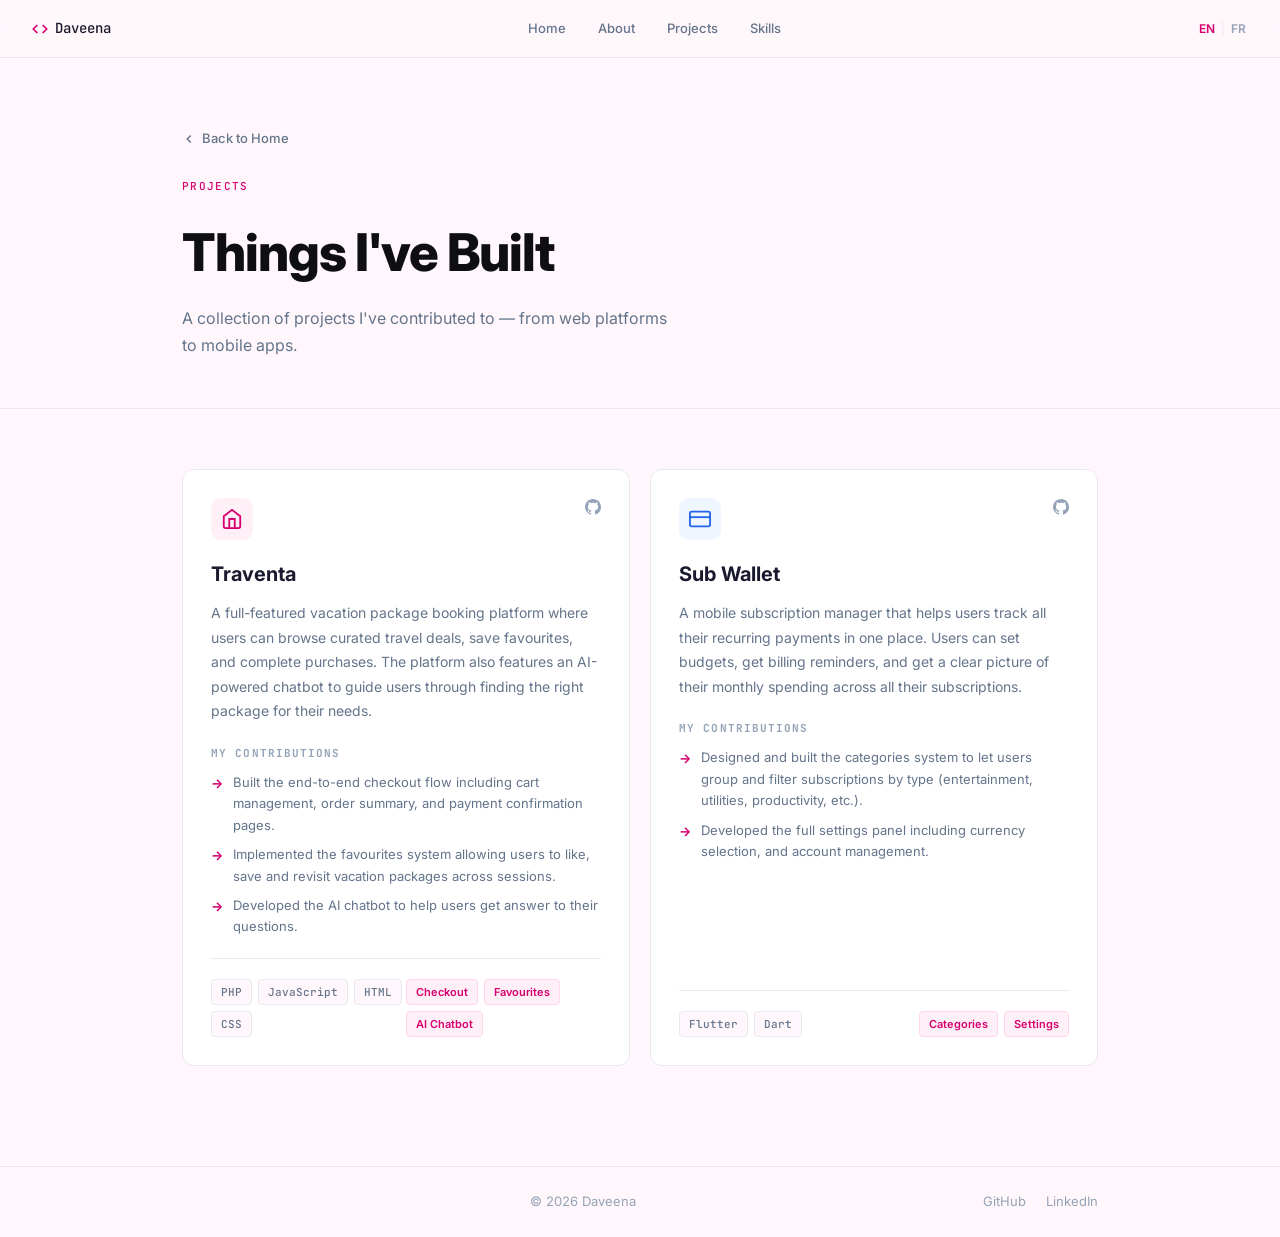
==== projects.html @ 3ceb23bb "first commit" ====
<!DOCTYPE html>
<html lang="en">
<head>
  <meta charset="UTF-8" />
  <meta name="viewport" content="width=device-width, initial-scale=1.0"/>
  <title>Projects — Daveena</title>
  <link href="https://fonts.googleapis.com/css2?family=Inter:wght@300;400;500;600;700;800&family=JetBrains+Mono:wght@400;500&display=swap" rel="stylesheet"/>
  <link rel="stylesheet" href="style.css"/>
  <style>
    .page-hero { padding: 70px 0 50px; border-bottom: 1px solid var(--border); }
    .back-link {
      display: inline-flex; align-items: center; gap: 6px;
      font-size: 13px; font-weight: 500; color: var(--gray);
      text-decoration: none; margin-bottom: 28px;
      transition: color .18s;
    }
    .back-link:hover { color: var(--pink); }
    .page-hero h1 { font-size: clamp(32px, 5vw, 52px); font-weight: 800; color: var(--dark); letter-spacing: -.02em; margin-bottom: 10px; }
    .page-hero p { font-size: 16px; color: var(--gray); max-width: 500px; }

    .all-projects { padding: 60px 0 100px; }
    .all-projects .projects-grid { grid-template-columns: repeat(2, 1fr); }

    /* Expanded card — more detail */
    .project-card-full {
      background: var(--bg-card);
      border: 1px solid var(--border);
      border-radius: var(--radius);
      padding: 28px;
      display: flex; flex-direction: column;
      transition: box-shadow .2s, transform .2s, border-color .2s;
    }
    .project-card-full:hover {
      transform: translateY(-3px);
      box-shadow: 0 12px 40px rgba(214,0,110,.07);
      border-color: #f0c0dc;
    }
    .project-card-full .project-top { display: flex; justify-content: space-between; align-items: flex-start; margin-bottom: 18px; }
    .project-card-full h3 { font-size: 20px; font-weight: 700; margin-bottom: 10px; }
    .project-card-full .project-desc { font-size: 14px; color: var(--gray); line-height: 1.75; margin-bottom: 20px; }

    .contributions-section { margin-bottom: 20px; }
    .contributions-section h4 { font-size: 11px; font-weight: 700; text-transform: uppercase; letter-spacing: .1em; color: var(--gray-light); margin-bottom: 10px; font-family: var(--mono); }
    .contrib-list { display: flex; flex-direction: column; gap: 8px; }
    .contrib-item { display: flex; align-items: flex-start; gap: 10px; font-size: 13px; color: var(--gray); }
    .contrib-item::before { content: '→'; color: var(--pink); font-weight: 700; flex-shrink: 0; margin-top: 1px; }

    .project-footer { display: flex; align-items: center; justify-content: space-between; margin-top: auto; padding-top: 20px; border-top: 1px solid var(--border); }

    @media (max-width: 768px) {
      .all-projects .projects-grid { grid-template-columns: 1fr; }
    }
  </style>
</head>
<body>

<!-- NAV -->
<nav>
  <a href="index.html" class="nav-logo">
    <svg width="16" height="16" viewBox="0 0 24 24" fill="none" stroke="currentColor" stroke-width="2.5"><polyline points="16 18 22 12 16 6"/><polyline points="8 6 2 12 8 18"/></svg>
    Daveena
  </a>
  <ul class="nav-links">
    <li><a href="index.html" data-en="Home" data-fr="Accueil">Home</a></li>
    <li><a href="index.html#about" data-en="About" data-fr="À propos">About</a></li>
    <li><a href="index.html#projects" data-en="Projects" data-fr="Projets">Projects</a></li>
    <li><a href="index.html#skills" data-en="Skills" data-fr="Compétences">Skills</a></li>
  </ul>
  <div class="nav-right">
    <div class="lang-toggle">
      <button class="lang-btn active" data-lang="en">EN</button>
      <span class="lang-divider">|</span>
      <button class="lang-btn" data-lang="fr">FR</button>
    </div>
  </div>
</nav>

<!-- PAGE HERO -->
<div class="page-hero">
  <div class="container">
    <a href="index.html" class="back-link">
      <svg width="14" height="14" viewBox="0 0 24 24" fill="none" stroke="currentColor" stroke-width="2.5"><polyline points="15 18 9 12 15 6"/></svg>
      <span data-en="Back to Home" data-fr="Retour à l'accueil">Back to Home</span>
    </a>
    <div class="section-label" data-en="Projects" data-fr="Projets">Projects</div>
    <h1 data-en="Things I've Built" data-fr="Ce que j'ai créé">Things I've Built</h1>
    <p data-en="A collection of projects I've contributed to — from web platforms to mobile apps." data-fr="Une collection de projets auxquels j'ai contribué — des plateformes web aux applications mobiles.">A collection of projects I've contributed to — from web platforms to mobile apps.</p>
  </div>
</div>

<!-- ALL PROJECTS -->
<div class="all-projects">
  <div class="container">
    <div class="projects-grid">

      <!-- TRAVENTA -->
      <div class="project-card-full fade-in">
        <div class="project-top">
          <div class="project-icon pink">
            <svg width="22" height="22" viewBox="0 0 24 24" fill="none" stroke="currentColor" stroke-width="2"><path d="M3 9l9-7 9 7v11a2 2 0 0 1-2 2H5a2 2 0 0 1-2-2z"/><polyline points="9 22 9 12 15 12 15 22"/></svg>
          </div>
          <div class="project-links">
            <a href="https://github.com/shayneuzan/Ecommerce-Project" target="_blank" class="icon-link" title="GitHub">
              <svg width="16" height="16" viewBox="0 0 24 24" fill="currentColor"><path d="M12 0C5.37 0 0 5.37 0 12c0 5.31 3.435 9.795 8.205 11.385.6.105.825-.255.825-.57 0-.285-.015-1.23-.015-2.235-3.015.555-3.795-.735-4.035-1.41-.135-.345-.72-1.41-1.23-1.695-.42-.225-1.02-.78-.015-.795.945-.015 1.62.87 1.845 1.23 1.08 1.815 2.805 1.305 3.495.99.105-.78.42-1.305.765-1.605-2.67-.3-5.46-1.335-5.46-5.925 0-1.305.465-2.385 1.23-3.225-.12-.3-.54-1.53.12-3.18 0 0 1.005-.315 3.3 1.23.96-.27 1.98-.405 3-.405s2.04.135 3 .405c2.295-1.56 3.3-1.23 3.3-1.23.66 1.65.24 2.88.12 3.18.765.84 1.23 1.905 1.23 3.225 0 4.605-2.805 5.625-5.475 5.925.435.375.81 1.095.81 2.22 0 1.605-.015 2.895-.015 3.3 0 .315.225.69.825.57A12.02 12.02 0 0 0 24 12c0-6.63-5.37-12-12-12z"/></svg>
            </a>
          </div>
        </div>

        <h3>Traventa</h3>
        <p class="project-desc" data-en="A full-featured vacation package booking platform where users can browse curated travel deals, save favourites, and complete purchases. The platform also features an AI-powered chatbot to guide users through finding the right package for their needs." data-fr="Une plateforme complète de réservation de forfaits vacances où les utilisateurs peuvent parcourir des offres de voyage, sauvegarder leurs favoris et finaliser leurs achats. La plateforme intègre également un chatbot IA pour guider les utilisateurs.">A full-featured vacation package booking platform where users can browse curated travel deals, save favourites, and complete purchases. The platform also features an AI-powered chatbot to guide users through finding the right package for their needs.</p>

        <div class="contributions-section">
          <h4 data-en="My Contributions" data-fr="Mes contributions">My Contributions</h4>
          <div class="contrib-list">
            <div class="contrib-item" data-en="Built the end-to-end checkout flow including cart management, order summary, and payment confirmation pages." data-fr="J'ai conçu le flux de paiement de bout en bout, y compris la gestion du panier, le récapitulatif de la commande et les pages de confirmation de paiement."></div>
            <div class="contrib-item" data-en="Implemented the favourites system allowing users to like, save and revisit vacation packages across sessions." data-fr="Mise en place d'un système de favoris permettant aux utilisateurs d'aimer, d'enregistrer et de consulter à nouveau leurs forfaits vacances lors de différentes sessions."></div>
            <div class="contrib-item" data-en="Developed the AI chatbot to help users get answer to their questions." data-fr="J'ai développé un chatbot IA pour aider les utilisateurs à obtenir des réponses à leurs questions."></div>
          </div>
        </div>

        <div class="project-footer">
          <div class="tech-tags">
            <span class="tech-tag">PHP</span>
            <span class="tech-tag">JavaScript</span>
            <span class="tech-tag">HTML</span>
            <span class="tech-tag">CSS</span>
          </div>
          <div class="project-contributions" style="margin-bottom:0">
            <span class="contrib-tag" data-en="Checkout" data-fr="Paiement">Checkout</span>
            <span class="contrib-tag" data-en="Favourites" data-fr="Favoris">Favourites</span>
            <span class="contrib-tag" data-en="AI Chatbot" data-fr="Chatbot IA">AI Chatbot</span>
          </div>
        </div>
      </div>

      <!-- SUB WALLET -->
      <div class="project-card-full fade-in">
        <div class="project-top">
          <div class="project-icon blue">
            <svg width="22" height="22" viewBox="0 0 24 24" fill="none" stroke="currentColor" stroke-width="2"><rect x="1" y="4" width="22" height="16" rx="2" ry="2"/><line x1="1" y1="10" x2="23" y2="10"/></svg>
          </div>
          <div class="project-links">
            <a href="https://github.com/DaveenaPatel/SubscriptionManager" target="_blank" class="icon-link" title="GitHub">
              <svg width="16" height="16" viewBox="0 0 24 24" fill="currentColor"><path d="M12 0C5.37 0 0 5.37 0 12c0 5.31 3.435 9.795 8.205 11.385.6.105.825-.255.825-.57 0-.285-.015-1.23-.015-2.235-3.015.555-3.795-.735-4.035-1.41-.135-.345-.72-1.41-1.23-1.695-.42-.225-1.02-.78-.015-.795.945-.015 1.62.87 1.845 1.23 1.08 1.815 2.805 1.305 3.495.99.105-.78.42-1.305.765-1.605-2.67-.3-5.46-1.335-5.46-5.925 0-1.305.465-2.385 1.23-3.225-.12-.3-.54-1.53.12-3.18 0 0 1.005-.315 3.3 1.23.96-.27 1.98-.405 3-.405s2.04.135 3 .405c2.295-1.56 3.3-1.23 3.3-1.23.66 1.65.24 2.88.12 3.18.765.84 1.23 1.905 1.23 3.225 0 4.605-2.805 5.625-5.475 5.925.435.375.81 1.095.81 2.22 0 1.605-.015 2.895-.015 3.3 0 .315.225.69.825.57A12.02 12.02 0 0 0 24 12c0-6.63-5.37-12-12-12z"/></svg>
            </a>
          </div>
        </div>

        <h3>Sub Wallet</h3>
        <p class="project-desc" data-en="A mobile subscription manager that helps users track all their recurring payments in one place. Users can set budgets, get billing reminders, and get a clear picture of their monthly spending across all their subscriptions." data-fr="Un gestionnaire d'abonnements mobile qui aide les utilisateurs à suivre tous leurs paiements récurrents en un seul endroit. Les utilisateurs peuvent définir des budgets, recevoir des rappels de facturation et avoir une vue claire de leurs dépenses mensuelles.">A mobile subscription manager that helps users track all their recurring payments in one place. Users can set budgets, get billing reminders, and get a clear picture of their monthly spending across all their subscriptions.</p>

        <div class="contributions-section">
          <h4 data-en="My Contributions" data-fr="Mes contributions">My Contributions</h4>
          <div class="contrib-list">
            <div class="contrib-item" data-en="Designed and built the categories system to let users group and filter subscriptions by type (entertainment, utilities, productivity, etc.)." data-fr="Conçu et développé le système de catégories permettant aux utilisateurs de regrouper et filtrer les abonnements par type (divertissement, services publics, productivité, etc.).">Designed and built the categories system to let users group and filter subscriptions by type (entertainment, utilities, productivity, etc.).</div>
            <div class="contrib-item" data-en="Developed the full settings panel including currency selection, and account management." data-fr="Développé le panneau de paramètres complet incluant les préférences de notification, la sélection de devise et la gestion du compte.">Developed the full settings panel including notification preferences, currency selection, and account management.</div>
          </div>
        </div>

        <div class="project-footer">
          <div class="tech-tags">
            <span class="tech-tag">Flutter</span>
            <span class="tech-tag">Dart</span>
          </div>
          <div class="project-contributions" style="margin-bottom:0">
            <span class="contrib-tag" data-en="Categories" data-fr="Catégories">Categories</span>
            <span class="contrib-tag" data-en="Settings" data-fr="Paramètres">Settings</span>
          </div>
        </div>
      </div>

    </div>
  </div>
</div>

<!-- FOOTER -->
<footer>
  <div class="container footer-inner">
    <span class="footer-logo"></span>
    <span data-en="© 2026 Daveena" data-fr="© 2026 Daveena">© 2026 Daveena</span>
    <div class="footer-links">
      <a href="https://github.com/DaveenaPatel" target="_blank">GitHub</a>
      <a href="https://www.linkedin.com/in/daveena-patel-50628a3a7/" target="_blank">LinkedIn</a>
    </div>
  </div>
</footer>

<script src="script.js"></script>
</body>
</html>
---- style.css ----
*, *::before, *::after { box-sizing: border-box; margin: 0; padding: 0; }

:root {
  --pink: #D6006E;
  --pink-light: #FFF0F7;
  --pink-soft: #FFD6EE;
  --dark: #0f0f13;
  --text: #1a1a2e;
  --gray: #64748b;
  --gray-light: #94a3b8;
  --border: #e8e8f0;
  --bg: #FFF7FB;
  --bg-card: #ffffff;
  --radius: 12px;
  --mono: 'JetBrains Mono', monospace;
}

html { scroll-behavior: smooth; }

body {
  font-family: 'Inter', sans-serif;
  background: var(--bg);
  color: var(--text);
  font-size: 15px;
  line-height: 1.65;
  -webkit-font-smoothing: antialiased;
}

.pink { color: var(--pink); }

/* ── CONTAINER ── */
.container { max-width: 980px; margin: 0 auto; padding: 0 32px; }

/* ── NAV ── */
nav {
  position: sticky; top: 0; z-index: 100;
  height: 58px;
  display: flex; align-items: center; justify-content: space-between;
  padding: 0 32px;
  background: rgba(255,247,251,0.88);
  backdrop-filter: blur(14px);
  border-bottom: 1px solid var(--border);
}
.nav-logo {
  display: flex; align-items: center; gap: 7px;
  font-family: var(--mono); font-size: 14px; font-weight: 500;
  color: var(--text); text-decoration: none;
}
.nav-logo svg { color: var(--pink); }
.nav-links {
  display: flex; gap: 32px; list-style: none;
}
.nav-links a {
  font-size: 13px; font-weight: 500;
  color: var(--gray); text-decoration: none;
  transition: color .18s;
}
.nav-links a:hover, .nav-links a.active { color: var(--text); }
.nav-resume {
  font-size: 12px; font-weight: 600;
  color: var(--pink); text-decoration: none;
  border: 1.5px solid var(--pink);
  padding: 6px 14px; border-radius: 6px;
  transition: all .18s;
}
.nav-resume:hover { background: var(--pink); color: white; }

.nav-right { display: flex; align-items: center; gap: 14px; }

.lang-toggle { display: flex; align-items: center; gap: 4px; }
.lang-btn {
  background: none; border: none; cursor: pointer;
  font-size: 12px; font-weight: 600; font-family: 'Inter', sans-serif;
  color: var(--gray-light); padding: 4px 2px;
  transition: color .18s;
}
.lang-btn:hover { color: var(--text); }
.lang-btn.active { color: var(--pink); }
.lang-divider { color: var(--border); font-size: 12px; }

/* ── SECTIONS ── */
section { padding: 90px 0; scroll-margin-top: 58px; }

.section-label {
  font-family: var(--mono);
  font-size: 11px; font-weight: 500;
  color: var(--pink); letter-spacing: .12em;
  text-transform: uppercase; margin-bottom: 14px;
}

h2 {
  font-size: 32px; font-weight: 700;
  color: var(--text); line-height: 1.2;
  margin-bottom: 40px;
}

/* ── HERO ── */
#hero { padding: 120px 0 100px; }
.hero-container { max-width: 680px; }

.hero-name {
  font-size: clamp(44px, 6vw, 72px);
  font-weight: 800; line-height: 1.06;
  color: var(--dark);
  letter-spacing: -.02em;
  margin-bottom: 14px;
}
.hero-subtitle {
  font-family: var(--mono);
  font-size: 16px; font-weight: 400;
  color: var(--gray);
  margin-bottom: 22px;
}
.hero-desc {
  font-size: 16px; color: var(--gray);
  max-width: 540px; line-height: 1.75;
  margin-bottom: 36px;
}

.hero-actions {
  display: flex; gap: 12px; flex-wrap: wrap;
  margin-bottom: 40px;
}
.btn-primary {
  background: var(--pink); color: white;
  padding: 12px 26px; border-radius: 8px;
  font-size: 14px; font-weight: 600;
  text-decoration: none;
  transition: opacity .18s;
}
.btn-primary:hover { opacity: .86; }
.btn-outline {
  display: flex; align-items: center; gap: 7px;
  background: transparent; color: var(--text);
  padding: 12px 22px; border-radius: 8px;
  font-size: 14px; font-weight: 600;
  text-decoration: none;
  border: 1.5px solid var(--border);
  transition: border-color .18s, color .18s;
}
.btn-outline:hover { border-color: var(--pink); color: var(--pink); }

.hero-socials {
  display: flex; gap: 20px;
}
.social-link {
  display: flex; align-items: center; gap: 7px;
  font-size: 13px; font-weight: 500;
  color: var(--gray); text-decoration: none;
  transition: color .18s;
}
.social-link:hover { color: var(--pink); }

/* ── ABOUT ── */
#about { background: white; border-top: 1px solid var(--border); border-bottom: 1px solid var(--border); }

.about-grid {
  display: grid; grid-template-columns: 1fr 380px; gap: 60px;
  align-items: start;
}
.about-left h2 { margin-bottom: 18px; }
.about-left p {
  color: var(--gray); font-size: 15px; line-height: 1.8;
  margin-bottom: 16px;
}
.about-left p:last-child { margin-bottom: 0; }

.info-card {
  background: var(--bg); border: 1px solid var(--border);
  border-radius: var(--radius); overflow: hidden;
}
.info-row {
  display: flex; justify-content: space-between; align-items: center;
  padding: 14px 20px;
  border-bottom: 1px solid var(--border);
  font-size: 13px;
}
.info-row:last-child { border-bottom: none; }
.info-label { color: var(--gray-light); font-weight: 500; }
.info-val { color: var(--text); font-weight: 600; }

/* ── PROJECTS ── */
#projects { }
.section-header {
  display: flex; align-items: baseline; justify-content: space-between;
  margin-bottom: 28px;
}
.section-header h2 { margin-bottom: 0; }
.view-all {
  font-size: 13px; font-weight: 600;
  color: var(--pink); text-decoration: none;
}
.view-all:hover { opacity: .75; }

.projects-grid {
  display: grid; grid-template-columns: repeat(2, 1fr); gap: 20px;
}
.project-card {
  background: var(--bg-card);
  border: 1px solid var(--border);
  border-radius: var(--radius);
  padding: 24px;
  display: flex; flex-direction: column; gap: 14px;
  transition: box-shadow .2s, transform .2s, border-color .2s;
}
.project-card:hover {
  transform: translateY(-3px);
  box-shadow: 0 12px 40px rgba(214,0,110,.07);
  border-color: #f0c0dc;
}
.project-top {
  display: flex; justify-content: space-between; align-items: flex-start;
}
.project-icon {
  width: 42px; height: 42px; border-radius: 10px;
  display: flex; align-items: center; justify-content: center;
}
.project-icon.pink { background: #fff0f7; color: var(--pink); }
.project-icon.green { background: #f0fdf4; color: #16a34a; }
.project-icon.blue { background: #eff6ff; color: #2563eb; }
.project-links { display: flex; gap: 8px; }
.icon-link {
  color: var(--gray-light); text-decoration: none;
  transition: color .18s;
}
.icon-link:hover { color: var(--pink); }

.project-card h3 {
  font-size: 16px; font-weight: 700; color: var(--text);
}
.project-card p {
  font-size: 13px; color: var(--gray);
  line-height: 1.65; flex: 1;
}
.tech-tags { display: flex; gap: 6px; flex-wrap: wrap; margin-top: auto; }
.tech-tag {
  font-family: var(--mono);
  font-size: 11px; font-weight: 500;
  background: var(--bg); color: var(--gray);
  border: 1px solid var(--border);
  padding: 3px 9px; border-radius: 4px;
}
.project-contributions { display: flex; gap: 6px; flex-wrap: wrap; }
.contrib-tag {
  font-size: 11px; font-weight: 600;
  background: var(--pink-light); color: var(--pink);
  border: 1px solid var(--pink-soft);
  padding: 3px 9px; border-radius: 4px;
}

/* ── SKILLS ── */
#skills { background: white; border-top: 1px solid var(--border); }
#skills h2 { margin-bottom: 32px; }

.skills-grid {
  display: grid;
  grid-template-columns: repeat(auto-fill, minmax(90px, 1fr));
  gap: 14px;
}
.skill-item {
  display: flex; flex-direction: column; align-items: center; gap: 10px;
  padding: 20px 12px;
  background: var(--bg); border: 1px solid var(--border);
  border-radius: var(--radius);
  font-size: 12px; font-weight: 600; color: var(--gray);
  transition: border-color .18s, transform .18s, box-shadow .18s;
  cursor: default;
}
.skill-item:hover {
  border-color: var(--pink);
  transform: translateY(-2px);
  box-shadow: 0 4px 16px rgba(214,0,110,.06);
}
.skill-logo {
  width: 40px; height: 40px; border-radius: 8px;
  display: flex; align-items: center; justify-content: center;
  font-family: var(--mono); font-size: 13px; font-weight: 700;
  letter-spacing: -.02em;
}
.skill-logo.java    {background: #f3d4e6; color: #b8147c;}
.skill-logo.sql     {background: #f3d4e6; color: #b8147c;}
.skill-logo.html    {background: #f3d4e6; color: #b8147c;}
.skill-logo.css     {background: #f3d4e6; color: #b8147c;}
.skill-logo.js      {background: #f3d4e6; color: #b8147c;}
.skill-logo.php     {background: #f3d4e6; color: #b8147c;}
.skill-logo.csharp  {background: #f3d4e6; color: #b8147c;}
.skill-logo.flutter {background: #f3d4e6; color: #b8147c;}
.skill-logo.dart    {background: #f3d4e6; color: #b8147c;}
.skill-logo.python  {background: #f3d4e6; color: #b8147c;}

/* ── FOOTER ── */
footer {
  border-top: 1px solid var(--border);
  padding: 24px 32px;
}
.footer-inner {
  display: flex; align-items: center; justify-content: space-between;
  font-size: 13px; color: var(--gray-light);
}
.footer-logo {
  font-family: var(--mono); font-weight: 500;
  color: var(--gray);
}
.footer-links {
  display: flex; gap: 20px;
}
.footer-links a {
  color: var(--gray-light); text-decoration: none;
  transition: color .18s;
}
.footer-links a:hover { color: var(--pink); }

/* ── ANIMATIONS ── */
.fade-in {
  opacity: 0; transform: translateY(18px);
  transition: opacity .55s ease, transform .55s ease;
}
.fade-in.visible { opacity: 1; transform: none; }

/* ── CURSOR ── */
.cursor {
  display: inline-block; width: 2px; height: 1em;
  background: var(--pink); margin-left: 2px;
  vertical-align: middle; animation: blink 1s infinite;
}
@keyframes blink { 0%,100%{opacity:1} 50%{opacity:0} }

/* ── RESPONSIVE ── */
@media (max-width: 768px) {
  .container { padding: 0 20px; }
  nav { padding: 0 20px; }
  .nav-links { display: none; }
  #hero { padding: 80px 0 60px; }
  .hero-name { font-size: 40px; }
  .about-grid { grid-template-columns: 1fr; }
  .projects-grid { grid-template-columns: 1fr; }
  .skills-grid { grid-template-columns: repeat(3, 1fr); }
  .footer-inner { flex-direction: column; gap: 12px; text-align: center; }
}
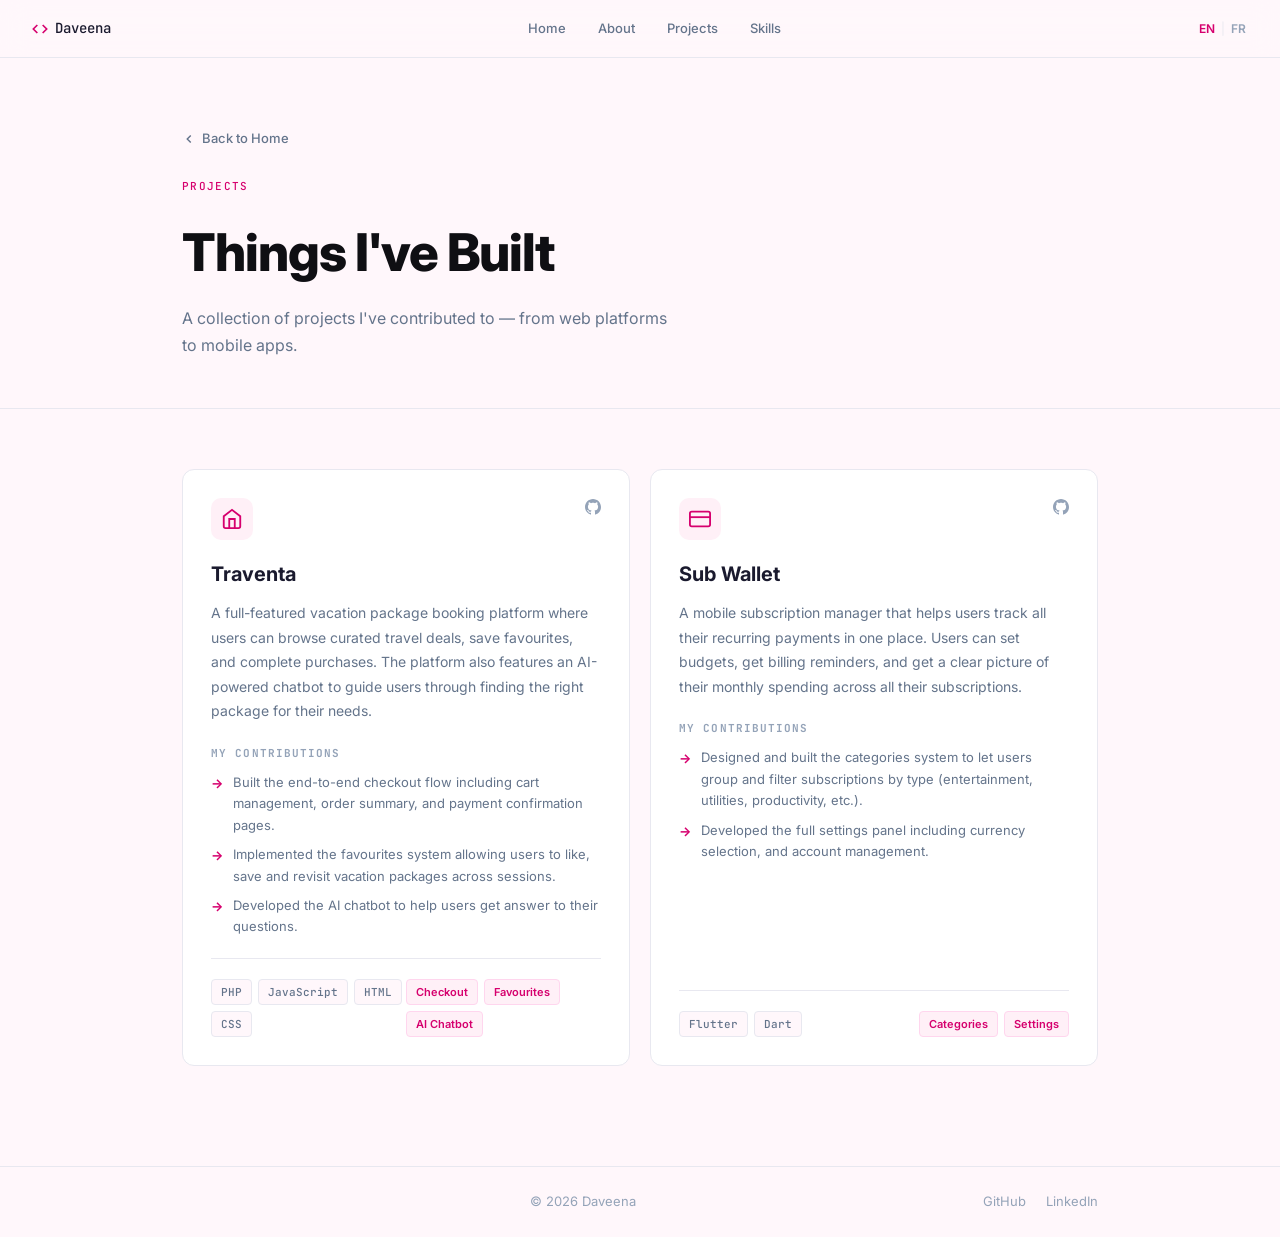
==== commit 2632808d: "changes made" ====
--- a/projects.html
+++ b/projects.html
@@ -136,7 +136,7 @@
       <!-- SUB WALLET -->
       <div class="project-card-full fade-in">
         <div class="project-top">
-          <div class="project-icon blue">
+          <div class="project-icon pink">
             <svg width="22" height="22" viewBox="0 0 24 24" fill="none" stroke="currentColor" stroke-width="2"><rect x="1" y="4" width="22" height="16" rx="2" ry="2"/><line x1="1" y1="10" x2="23" y2="10"/></svg>
           </div>
           <div class="project-links">
--- a/style.css
+++ b/style.css
@@ -216,8 +216,6 @@
   display: flex; align-items: center; justify-content: center;
 }
 .project-icon.pink { background: #fff0f7; color: var(--pink); }
-.project-icon.green { background: #f0fdf4; color: #16a34a; }
-.project-icon.blue { background: #eff6ff; color: #2563eb; }
 .project-links { display: flex; gap: 8px; }
 .icon-link {
   color: var(--gray-light); text-decoration: none;
@@ -337,3 +335,10 @@
   .skills-grid { grid-template-columns: repeat(3, 1fr); }
   .footer-inner { flex-direction: column; gap: 12px; text-align: center; }
 }
+
+.skills-subheading {
+  font-size: 13px; font-weight: 700;
+  text-transform: uppercase; letter-spacing: .08em;
+  color: var(--gray-light); font-family: var(--mono);
+  margin-bottom: 16px; margin-top: 36px;
+}
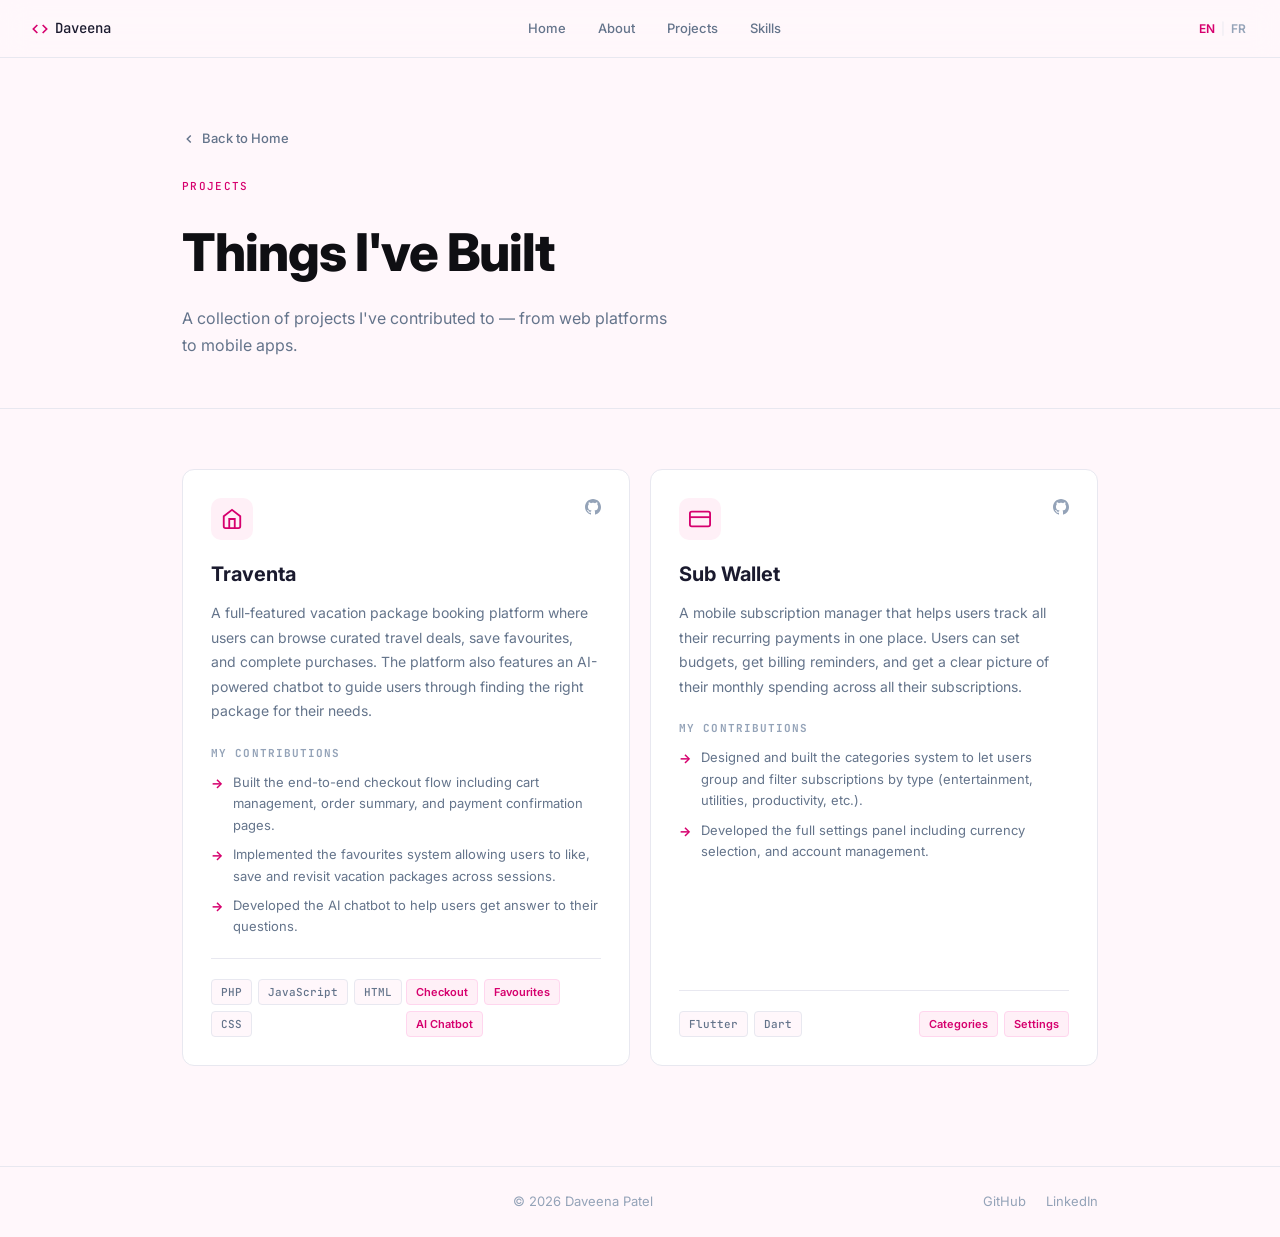
==== commit d6272413: "Fixed what I learned section" ====
--- a/projects.html
+++ b/projects.html
@@ -4,6 +4,7 @@
   <meta charset="UTF-8" />
   <meta name="viewport" content="width=device-width, initial-scale=1.0"/>
   <title>Projects — Daveena</title>
+  <link rel="icon" type="image/x-icon" href="D.png">
   <link href="https://fonts.googleapis.com/css2?family=Inter:wght@300;400;500;600;700;800&family=JetBrains+Mono:wght@400;500&display=swap" rel="stylesheet"/>
   <link rel="stylesheet" href="style.css"/>
   <style>
@@ -169,15 +170,17 @@
         </div>
       </div>
 
+      <!-- Add prjoects here -->
+
     </div>
   </div>
-</div>
+</div> 
 
 <!-- FOOTER -->
 <footer>
   <div class="container footer-inner">
     <span class="footer-logo"></span>
-    <span data-en="© 2026 Daveena" data-fr="© 2026 Daveena">© 2026 Daveena</span>
+    <span>© 2026 Daveena Patel</span>
     <div class="footer-links">
       <a href="https://github.com/DaveenaPatel" target="_blank">GitHub</a>
       <a href="https://www.linkedin.com/in/daveena-patel-50628a3a7/" target="_blank">LinkedIn</a>
--- a/style.css
+++ b/style.css
@@ -250,41 +250,41 @@
 #skills { background: white; border-top: 1px solid var(--border); }
 #skills h2 { margin-bottom: 32px; }
 
-.skills-grid {
-  display: grid;
-  grid-template-columns: repeat(auto-fill, minmax(90px, 1fr));
-  gap: 14px;
-}
-.skill-item {
-  display: flex; flex-direction: column; align-items: center; gap: 10px;
-  padding: 20px 12px;
-  background: var(--bg); border: 1px solid var(--border);
-  border-radius: var(--radius);
-  font-size: 12px; font-weight: 600; color: var(--gray);
-  transition: border-color .18s, transform .18s, box-shadow .18s;
-  cursor: default;
-}
 .skill-item:hover {
   border-color: var(--pink);
   transform: translateY(-2px);
   box-shadow: 0 4px 16px rgba(214,0,110,.06);
 }
-.skill-logo {
-  width: 40px; height: 40px; border-radius: 8px;
-  display: flex; align-items: center; justify-content: center;
-  font-family: var(--mono); font-size: 13px; font-weight: 700;
-  letter-spacing: -.02em;
-}
-.skill-logo.java    {background: #f3d4e6; color: #b8147c;}
-.skill-logo.sql     {background: #f3d4e6; color: #b8147c;}
-.skill-logo.html    {background: #f3d4e6; color: #b8147c;}
-.skill-logo.css     {background: #f3d4e6; color: #b8147c;}
-.skill-logo.js      {background: #f3d4e6; color: #b8147c;}
-.skill-logo.php     {background: #f3d4e6; color: #b8147c;}
-.skill-logo.csharp  {background: #f3d4e6; color: #b8147c;}
-.skill-logo.flutter {background: #f3d4e6; color: #b8147c;}
-.skill-logo.dart    {background: #f3d4e6; color: #b8147c;}
-.skill-logo.python  {background: #f3d4e6; color: #b8147c;}
+
+/* ── SKILLS LIST ── */
+.skills-list {
+  display: flex; flex-direction: column; gap: 0;
+  border: 1px solid var(--border); border-radius: var(--radius);
+  overflow: hidden; background: white;
+}
+.skills-row {
+  display: flex; align-items: center; gap: 24px;
+  padding: 16px 24px;
+  border-bottom: 1px solid var(--border);
+}
+.skills-row:last-child { border-bottom: none; }
+.skills-category {
+  font-family: var(--mono); font-size: 12px; font-weight: 600;
+  color: var(--pink); min-width: 150px; flex-shrink: 0;
+}
+.skills-pills {
+  display: flex; flex-wrap: wrap; gap: 8px;
+}
+.skill-pill {
+  font-size: 13px; font-weight: 500; color: var(--text);
+  background: var(--bg); border: 1px solid var(--border);
+  padding: 4px 12px; border-radius: 99px;
+}
+
+@media (max-width: 768px) {
+  .skills-row { flex-direction: column; align-items: flex-start; gap: 10px; }
+  .skills-category { min-width: unset; }
+}
 
 /* ── FOOTER ── */
 footer {
@@ -335,10 +335,3 @@
   .skills-grid { grid-template-columns: repeat(3, 1fr); }
   .footer-inner { flex-direction: column; gap: 12px; text-align: center; }
 }
-
-.skills-subheading {
-  font-size: 13px; font-weight: 700;
-  text-transform: uppercase; letter-spacing: .08em;
-  color: var(--gray-light); font-family: var(--mono);
-  margin-bottom: 16px; margin-top: 36px;
-}
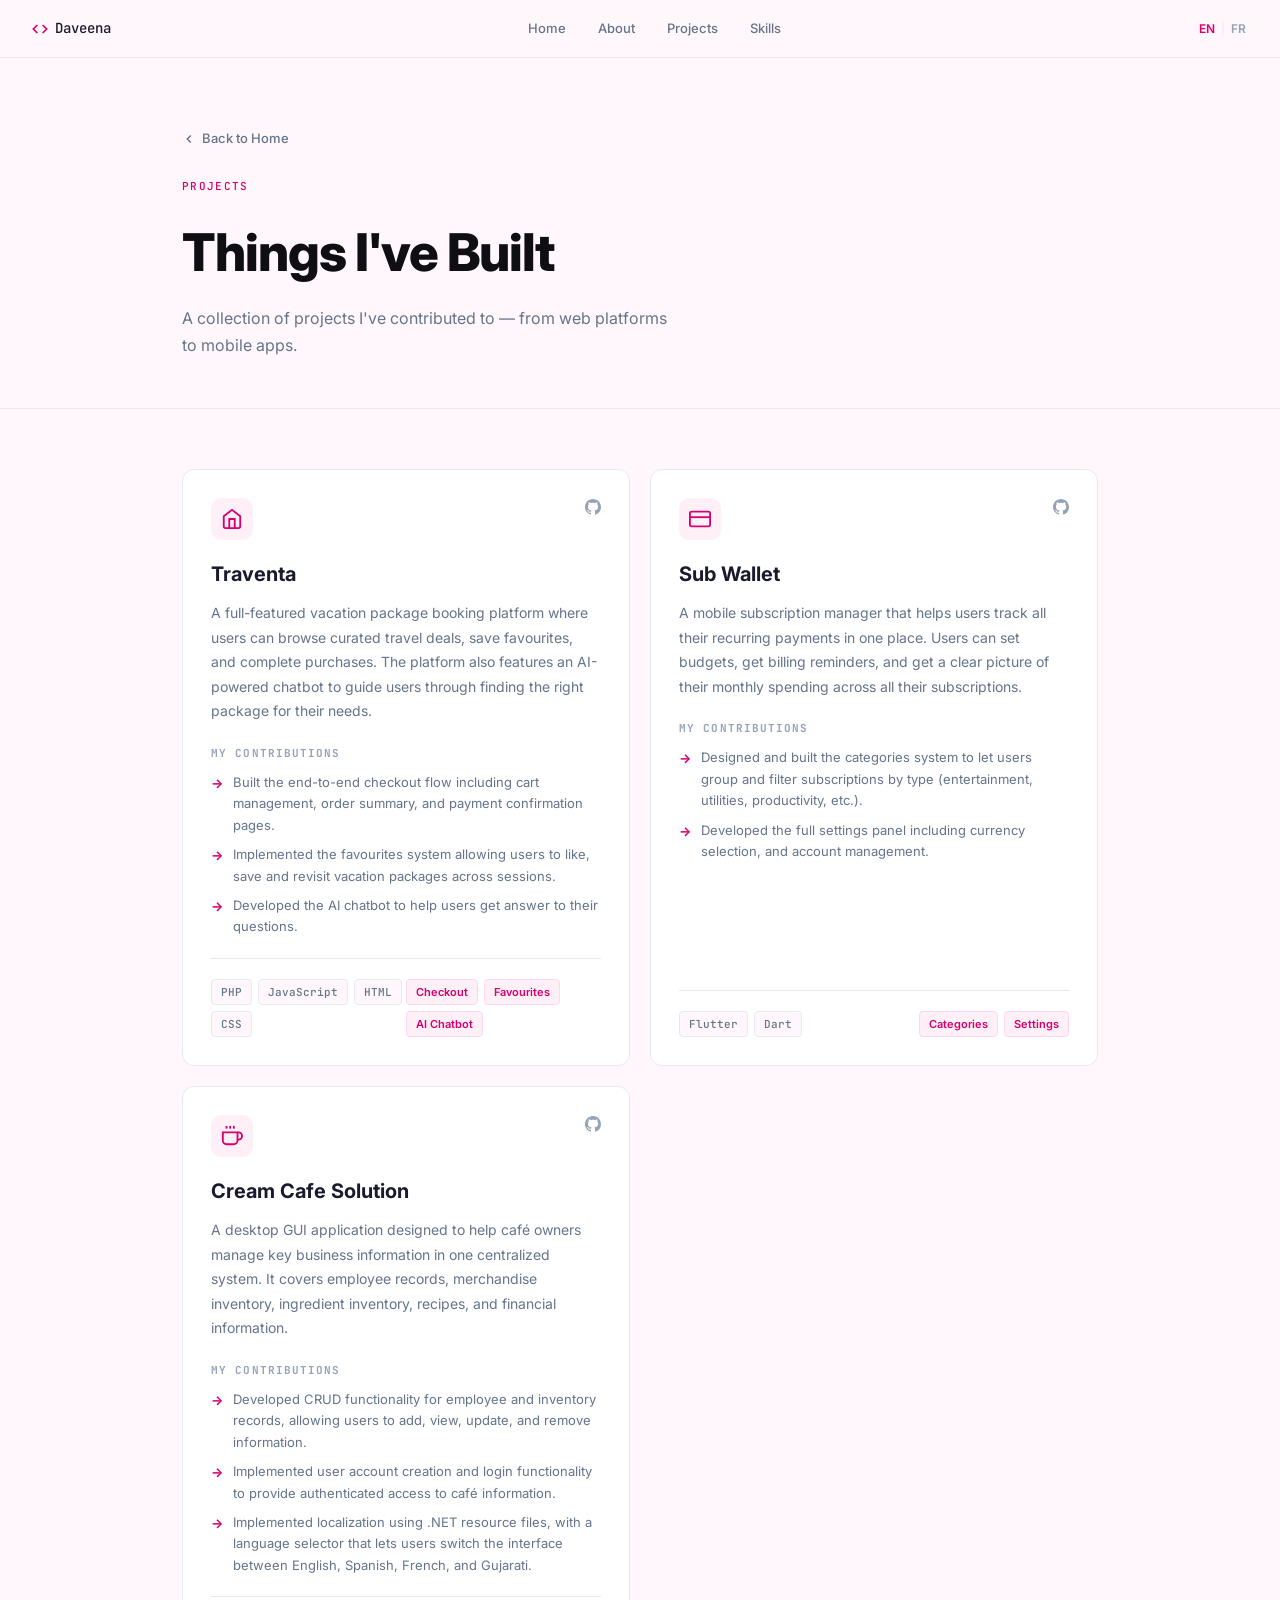
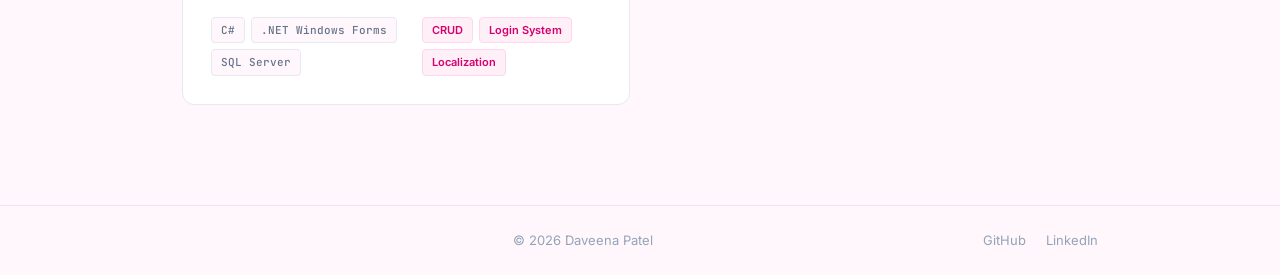
==== commit 1e39c3a1: "added a project" ====
--- a/projects.html
+++ b/projects.html
@@ -170,6 +170,44 @@
         </div>
       </div>
 
+      <!-- CREAM CAFE SOLUTION -->
+      <div class="project-card-full fade-in">
+        <div class="project-top">
+          <div class="project-icon pink">
+            <svg width="22" height="22" viewBox="0 0 24 24" fill="none" stroke="currentColor" stroke-width="2"><path d="M18 8h1a4 4 0 0 1 0 8h-1"/><path d="M2 8h16v9a4 4 0 0 1-4 4H6a4 4 0 0 1-4-4V8z"/><line x1="6" y1="1" x2="6" y2="4"/><line x1="10" y1="1" x2="10" y2="4"/><line x1="14" y1="1" x2="14" y2="4"/></svg>
+          </div>
+          <div class="project-links">
+            <a href="https://github.com/DaveenaPatel/CreamCafeSolution" target="_blank" class="icon-link" title="GitHub">
+              <svg width="16" height="16" viewBox="0 0 24 24" fill="currentColor"><path d="M12 0C5.37 0 0 5.37 0 12c0 5.31 3.435 9.795 8.205 11.385.6.105.825-.255.825-.57 0-.285-.015-1.23-.015-2.235-3.015.555-3.795-.735-4.035-1.41-.135-.345-.72-1.41-1.23-1.695-.42-.225-1.02-.78-.015-.795.945-.015 1.62.87 1.845 1.23 1.08 1.815 2.805 1.305 3.495.99.105-.78.42-1.305.765-1.605-2.67-.3-5.46-1.335-5.46-5.925 0-1.305.465-2.385 1.23-3.225-.12-.3-.54-1.53.12-3.18 0 0 1.005-.315 3.3 1.23.96-.27 1.98-.405 3-.405s2.04.135 3 .405c2.295-1.56 3.3-1.23 3.3-1.23.66 1.65.24 2.88.12 3.18.765.84 1.23 1.905 1.23 3.225 0 4.605-2.805 5.625-5.475 5.925.435.375.81 1.095.81 2.22 0 1.605-.015 2.895-.015 3.3 0 .315.225.69.825.57A12.02 12.02 0 0 0 24 12c0-6.63-5.37-12-12-12z"/></svg>
+            </a>
+          </div>
+        </div>
+
+        <h3>Cream Cafe Solution</h3>
+        <p class="project-desc" data-en="A desktop GUI application designed to help café owners manage key business information in one centralized system. It covers employee records, merchandise inventory, ingredient inventory, recipes, and financial information." data-fr="Une application de bureau avec interface graphique conçue pour aider les propriétaires de café à gérer leurs informations d'affaires dans un système centralisé. Elle couvre les dossiers des employés, l'inventaire des marchandises et des ingrédients, les recettes et les informations financières.">A desktop GUI application designed to help café owners manage key business information in one centralized system. It covers employee records, merchandise inventory, ingredient inventory, recipes, and financial information.</p>
+
+        <div class="contributions-section">
+          <h4 data-en="My Contributions" data-fr="Mes contributions">My Contributions</h4>
+          <div class="contrib-list">
+            <div class="contrib-item" data-en="Developed CRUD functionality for employee and inventory records, allowing users to add, view, update, and remove information." data-fr="Développé les fonctionnalités CRUD pour les dossiers des employés et de l'inventaire, permettant d'ajouter, consulter, modifier et supprimer des informations.">Developed CRUD functionality for employee and inventory records, allowing users to add, view, update, and remove information.</div>
+            <div class="contrib-item" data-en="Implemented user account creation and login functionality to provide authenticated access to café information." data-fr="Implémenté la création de comptes utilisateur et la connexion pour offrir un accès authentifié aux informations du café.">Implemented user account creation and login functionality to provide authenticated access to café information.</div>
+            <div class="contrib-item" data-en="Implemented localization using .NET resource files, with a language selector that lets users switch the interface between English, Spanish, French, and Gujarati." data-fr="Implémenté la localisation à l'aide de fichiers de ressources .NET, avec un sélecteur de langue permettant de basculer l'interface entre l'anglais, l'espagnol, le français et le gujarati.">Implemented localization using .NET resource files, with a language selector that lets users switch the interface between English, Spanish, French, and Gujarati.</div>
+          </div>
+        </div>
+
+        <div class="project-footer">
+          <div class="tech-tags">
+            <span class="tech-tag">C#</span>
+            <span class="tech-tag">.NET Windows Forms</span>
+            <span class="tech-tag">SQL Server</span>
+          </div>
+          <div class="project-contributions" style="margin-bottom:0">
+            <span class="contrib-tag" data-en="CRUD" data-fr="CRUD">CRUD</span>
+            <span class="contrib-tag" data-en="Login System" data-fr="Connexion">Login System</span>
+            <span class="contrib-tag" data-en="Localization" data-fr="Localisation">Localization</span>
+          </div>
+        </div>
+      </div>
       <!-- Add prjoects here -->
 
     </div>
